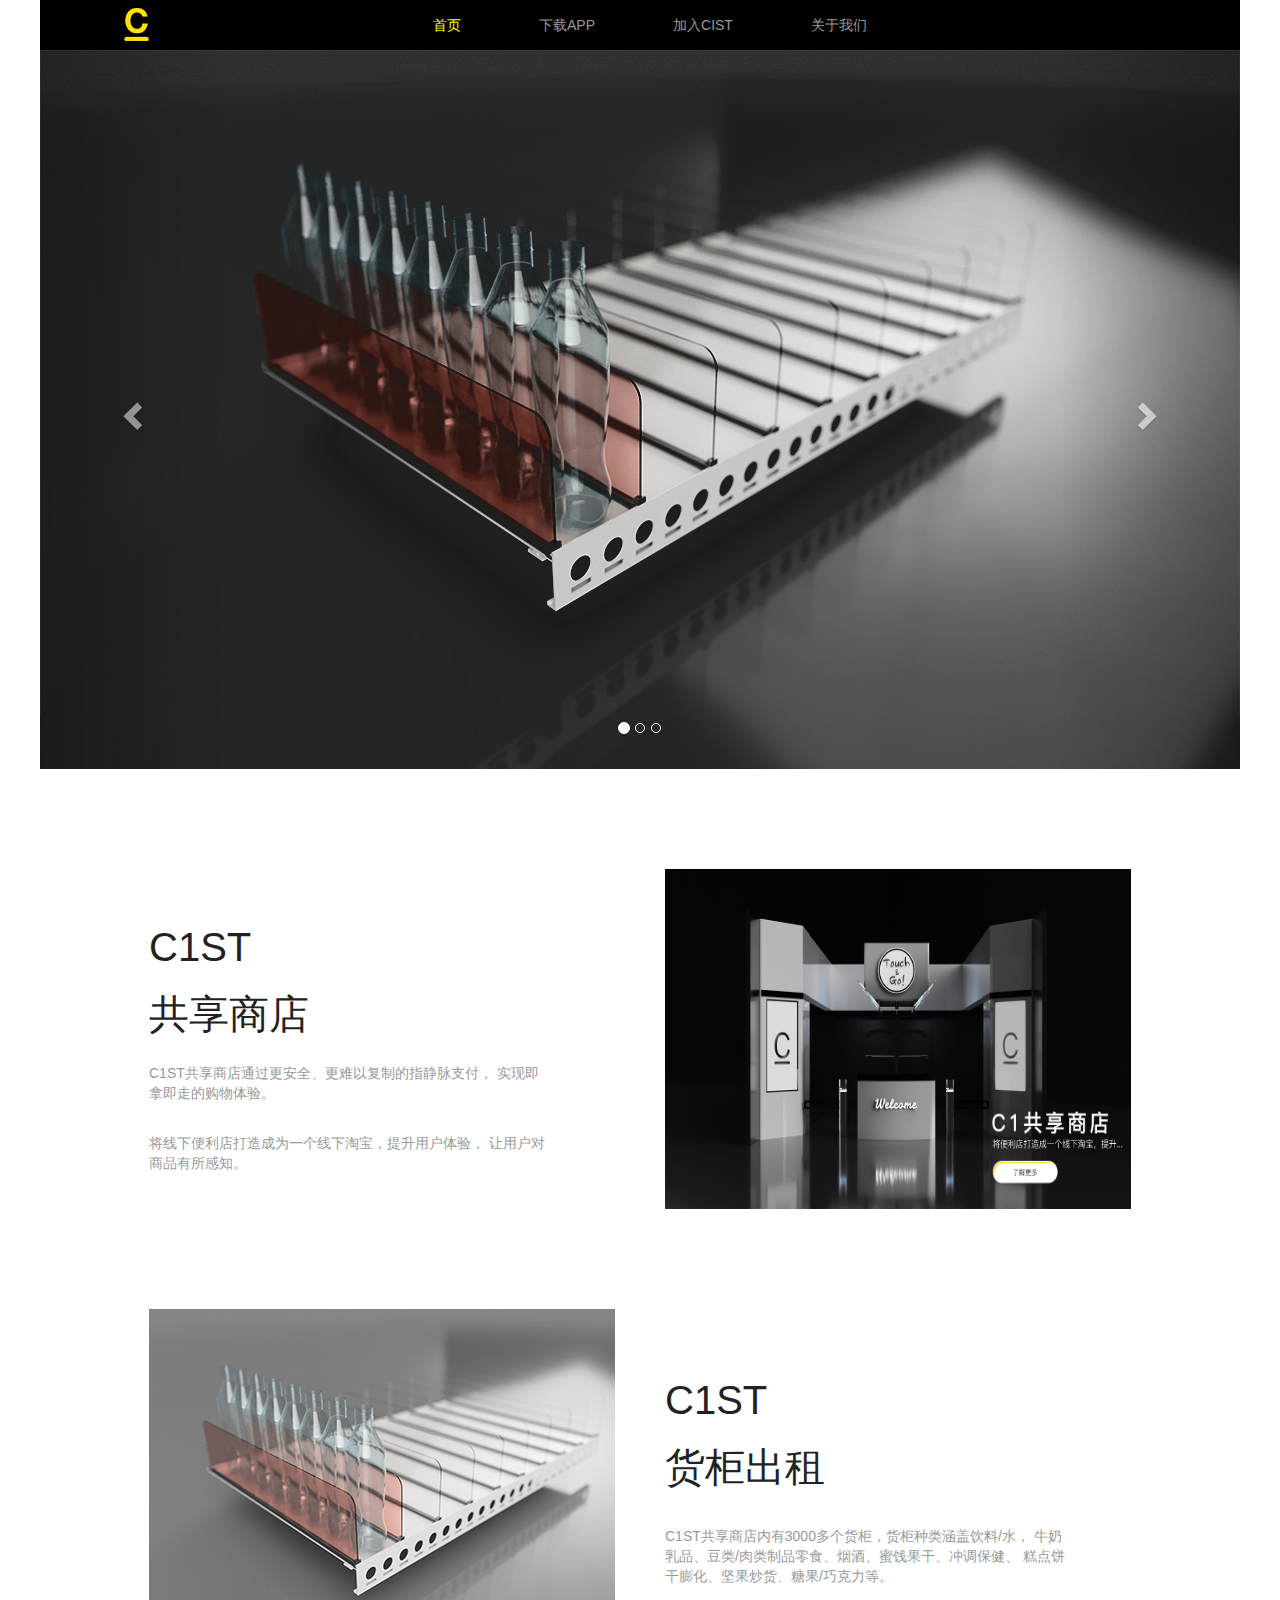
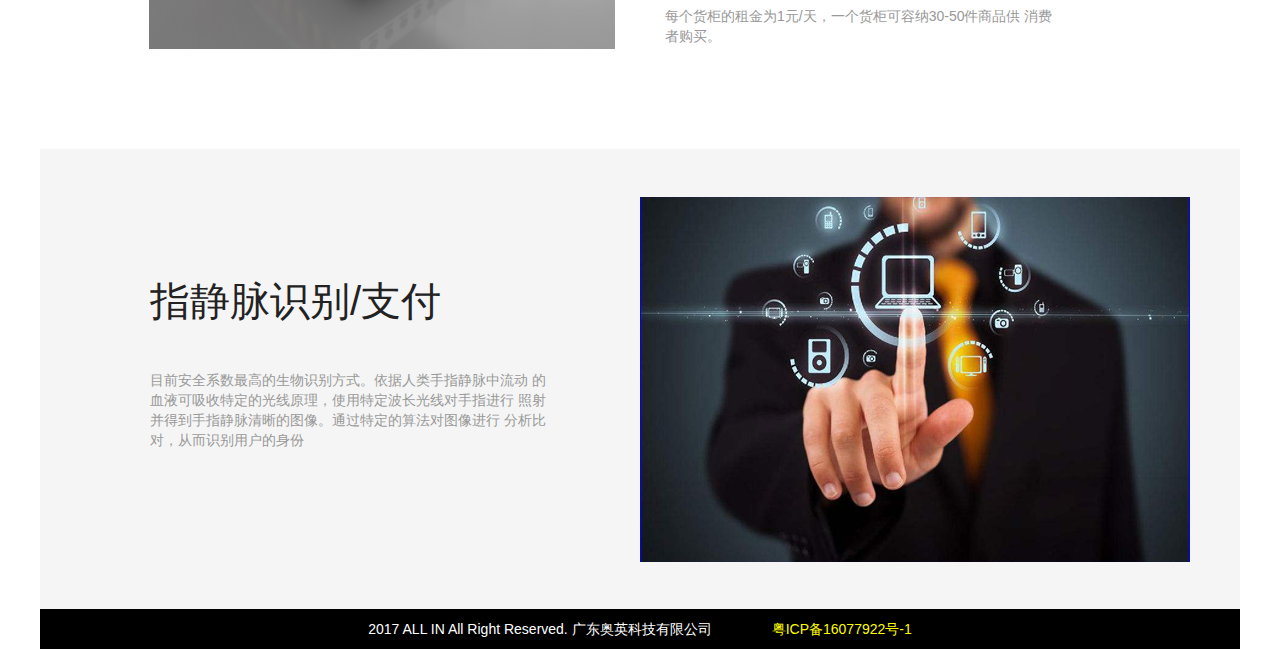
==== index.html @ 02c3704f "'3.19'" ====
<!DOCTYPE html>
<html lang="en">
<head>
    <meta charset="UTF-8">
    <meta name="viewport" content="width=device-width, initial-scale=1, maximum-scale=1, user-scalable=no">
    <title> C1ST共享商店</title>
    <script src="js/jquery-3.3.1.min.js"></script>
    <script src="js/bootstrap.min.js"></script>
    <link rel="stylesheet" href="css/bootstrap.min.css">
    <link rel="stylesheet" href="css/index.css">
</head>
<body>
<div class="main">
    <div class="header">
        <img src="images/logo.png" alt="">
        <p>首页</p>
        <p>下载APP</p>
        <p>加入CIST</p>
        <p>关于我们</p>
    </div>
    <div id="carousel-example-generic" class="carousel slide" data-ride="carousel">
      <!-- Indicators -->
      <ol class="carousel-indicators">
        <li data-target="#carousel-example-generic" data-slide-to="0" class="active"></li>
        <li data-target="#carousel-example-generic" data-slide-to="1"></li>
        <li data-target="#carousel-example-generic" data-slide-to="2"></li>
      </ol>

      <!-- Wrapper for slides -->
      <div class="carousel-inner" role="listbox">
        <div class="item active">
          <img src="images/banner1.png" class="img-responsive" alt="...">
          <div class="carousel-caption">

          </div>
        </div>
        <div class="item">
          <img src="images/banner1.png" class="img-responsive" alt="...">
          <div class="carousel-caption">
          </div>
        </div>
        <div class="item">
          <img src="images/banner1.png" class="img-responsive" alt="...">
          <div class="carousel-caption">
          </div>
        </div>
      </div>

      <!-- Controls -->
      <a class="left carousel-control" href="#carousel-example-generic" role="button" data-slide="prev">
        <span class="glyphicon glyphicon-chevron-left" aria-hidden="true"></span>
        <span class="sr-only">Previous</span>
      </a>
      <a class="right carousel-control" href="#carousel-example-generic" role="button" data-slide="next">
        <span class="glyphicon glyphicon-chevron-right" aria-hidden="true"></span>
        <span class="sr-only">Next</span>
      </a>
    </div>
    <div class="content">
        <div class="pic1">
            <p>C1ST</p>
            <p>共享商店</p>
            <p>C1ST共享商店通过更安全、更难以复制的指静脉支付，
    实现即拿即走的购物体验。</p>
            <p>将线下便利店打造成为一个线下淘宝，提升用户体验，
    让用户对商品有所感知。</p>
        </div>
        <img src="images/img4.jpg" class="pic2" alt="">
        <img src="images/img2.png" class="pic3" alt="">
        <div class="pic4">
            <p>C1ST</p>
            <p>货柜出租</p>
            <p>C1ST共享商店内有3000多个货柜，货柜种类涵盖饮料/水，
    牛奶乳品、豆类/肉类制品零食、烟酒、蜜饯果干、冲调保健、
    糕点饼干膨化、坚果炒货、糖果/巧克力等。</p>
            <p>每个货柜的租金为1元/天，一个货柜可容纳30-50件商品供
    消费者购买。</p>
        </div>
    </div>
    <div class="bottom">
        <div class="left">
            <p>指静脉识别/支付</p>
            <p>目前安全系数最高的生物识别方式。依据人类手指静脉中流动
    的血液可吸收特定的光线原理，使用特定波长光线对手指进行
    照射并得到手指静脉清晰的图像。通过特定的算法对图像进行
    分析比对，从而识别用户的身份</p>
        </div>
        <img src="images/图层2.png" class="right" alt="">
    </div>
    <div class="foot">
        <p>2017 ALL IN All Right Reserved. 广东奥英科技有限公司</p>
        <p>粤ICP备16077922号-1</p>
    </div>
</div>


<script>

</script>

</body>
</html>
---- css/index.css ----
/*
* @Author: Administrator
* @Date:   2017-12-19 15:09:33
* @Last Modified by:   Administrator
* @Last Modified time: 2018-03-19 17:07:18
*/
/*
* @Author: Administrator
* @Date:   2017-12-19 15:09:33
* @Last Modified by:   Administrator
* @Last Modified time: 2017-12-19 17:59:09
*/
*{
    margin: 0;
    padding: 0;
    border: 0;
}
p{margin-bottom: 0;}
@media (max-width:900px) {
    .main{
        width:100%;
    }
    .header{
        width:100%;
        color:#999999;
        display:-webkit-flex;
        display: flex;
        flex-direction:row;
        justify-content:space-around;
        align-items: center;
        background:#000;
        padding:10px 0;
    }
    .header img{
        display:none;
    }
    .content{
        width:100%;
        display:-webkit-flex;
        display: flex;
        flex-direction:row;
        align-items: center;
        flex-wrap: wrap ;
        justify-content: center;
    }
    .pic1{
        width:50%;
        color:#999;
        display:-webkit-flex;
        display: flex;
        flex-direction:column;

    }
    .pic1 p:nth-of-type(1){
        width:100%;
        color:#222222;

    }
    .pic1 p:nth-of-type(2){
        width:100%;
        color:#222222;

    }
    .pic1 p:nth-of-type(3){
        width:100%;
    }
    .pic1 p:nth-of-type(4){
        width:100%;
    }
    .pic2{
        width:50%;
    }
    .pic3{
        width:50%;
    }
    .pic4{
        width:50%;
    }
    .pic4 p:nth-of-type(1){
        width:100%;
        color:#222222;

    }
    .pic4 p:nth-of-type(2){
        width:100%;
        color:#222222;

    }
    .pic4 p:nth-of-type(3){
        width:100%;
        color:#999999;
    }
    .pic4 p:nth-of-type(4){
        width:100%;
        color:#999999;
    }
    .bottom{
        width:100%;
        display:-webkit-flex;
        display: flex;
        flex-direction:row;
        align-items: center;
        justify-content: center;
        background:#f5f5f5;
        padding:10px 0;
    }
    .bottom .left{
        width:50%;
        display:-webkit-flex;
        display: flex;
        flex-direction:column;
    }
    .left p:first-child{
        width:100%;
        /* width:73px; */
    }
    .left p:last-child{
        color:#999999;
        width:100%;
    }
    .bottom .right{
        width:50%;
    }
    .foot{
        width:100%;
        background:#000;

    }
    .foot p:first-child{
        color:#ffffff;
    }
    .foot p:last-child{

        color:#fffc00;

    }
}
@media screen and (min-width: 900px) {
    .main{
        width:1200px;
        margin: 0 auto;
        height: 1000px;
    }
    .header{
        width:100%;
        height:50px;
        font-size: 14px;
        color:#999999;
        display:-webkit-flex;
        display: flex;
        flex-direction:row;
        align-items: center;
        background:#000;

    }
    .header img{
        width: 34px;
        height: 34px;
        margin-left: 80px;
    }
    .header p:nth-of-type(1){
        font-size: 14px;
        margin-left: 279px;
        color:#fffc00;

    }
    .header p:nth-of-type(2){
        margin-left: 78px;

    }
    .header p:nth-of-type(3){
        margin-left: 78px;
    }
    .header p:nth-of-type(4){
        margin-left: 78px;
    }
    .content{
        width:100%;
        display:-webkit-flex;
        display: flex;
        flex-direction:row;
        align-items: center;
        flex-wrap: wrap ;
        justify-content: center;
        padding-bottom: 100px;

    }
    .pic1{
        width:466px;
        height: 340px;
        margin-top: 100px;
        font-size:14px;
        color:#999;
        display:-webkit-flex;
        display: flex;
        flex-direction:column;

    }
    .pic1 p:nth-of-type(1){
        font-size: 40px;
        margin-top: 50px;
        color:#222222;

    }
    .pic1 p:nth-of-type(2){
        font-size: 40px;
        margin-top: 10px;
        color:#222222;

    }
    .pic1 p:nth-of-type(3){
        margin-top: 20px;
        width:400px;
    }
    .pic1 p:nth-of-type(4){
        margin-top: 30px;
        width:400px;
    }
    .pic2{
        width:466px;
        height: 340px;
        background: red;
        margin-left: 50px;
        margin-top: 100px;
    }
    .pic3{
        width:466px;
        height: 340px;
        background: pink;
        margin-top: 100px;
    }
    .pic4{
        width:466px;
        height: 340px;
        margin-left: 50px;
        margin-top: 100px;
    }
    .pic4 p:nth-of-type(1){
        font-size: 40px;
        margin-top: 63px;
        color:#222222;

    }
    .pic4 p:nth-of-type(2){
        font-size: 40px;
        margin-top: 10px;
        color:#222222;

    }
    .pic4 p:nth-of-type(3){
        margin-top: 30px;
        font-size:14px;
        width:400px;
        color:#999999;
    }
    .pic4 p:nth-of-type(4){
        margin-top: 20px;
        font-size:14px;
        width:400px;
        color:#999999;
    }
    .bottom{
        width:100%;
        display:-webkit-flex;
        display: flex;
        flex-direction:row;
        align-items: center;
        justify-content: center;
        height:460px;
        background:#f5f5f5;
    }
    .bottom .left{
        width:550px;
        height:365px;
        display:-webkit-flex;
        display: flex;
        flex-direction:column;
    }
    .left p:first-child{
        font-size:40px;
        color:#222222;
        margin-top: 76px;
        margin-left: 60px;
        /* width:73px; */
    }
    .left p:last-child{
        font-size:14px;
        color:#999999;
        margin-top: 40px;
        margin-left: 60px;
        width:400px;
    }
    .bottom .right{
        width:550px;
        height:365px;
        background:blue
    }
    .foot{
        width:100%;
        height:40px;
        display:-webkit-flex;
        display: flex;
        flex-direction:row;
        align-items: center;
        justify-content: center;
        background:#000;

    }
    .foot p:first-child{
        font-size:14px;
        color:#ffffff;
    }
    .foot p:last-child{
        font-size:14px;
        color:#fffc00;
        margin-left: 60px;
    }
}
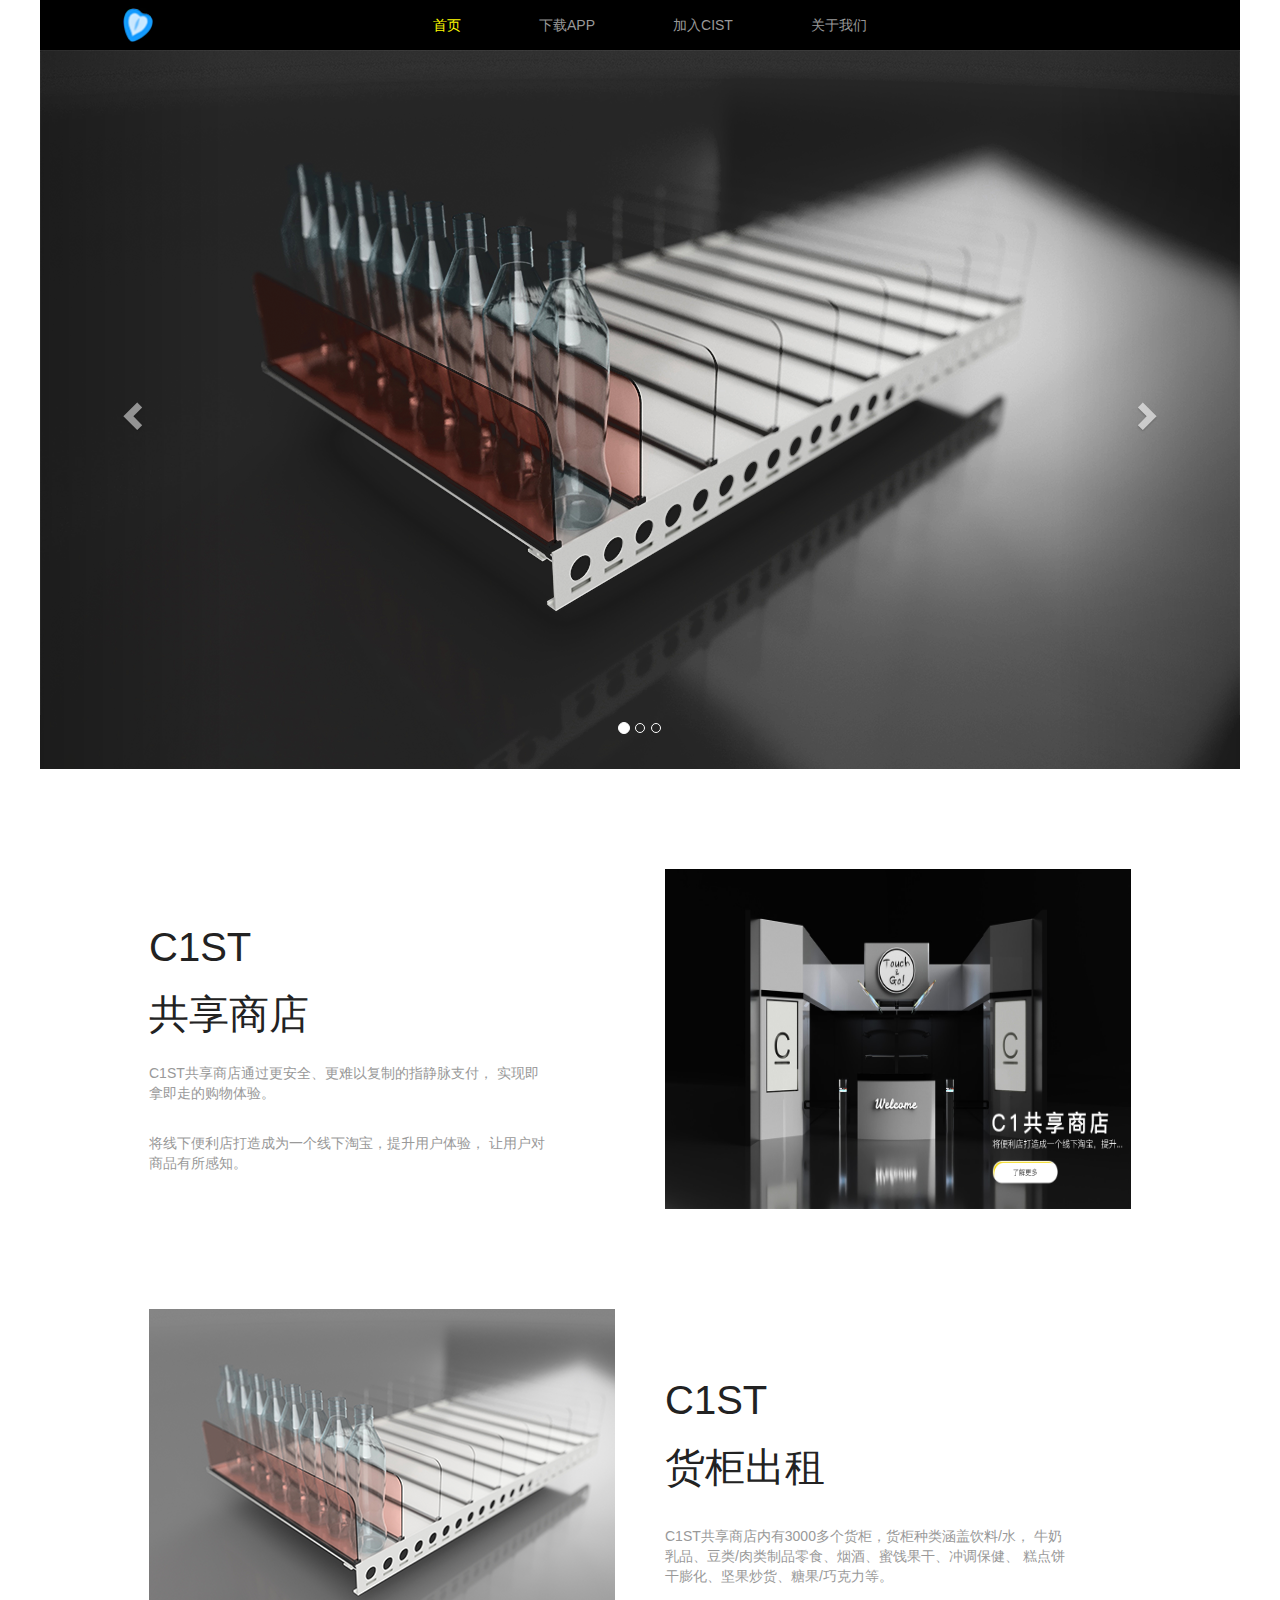
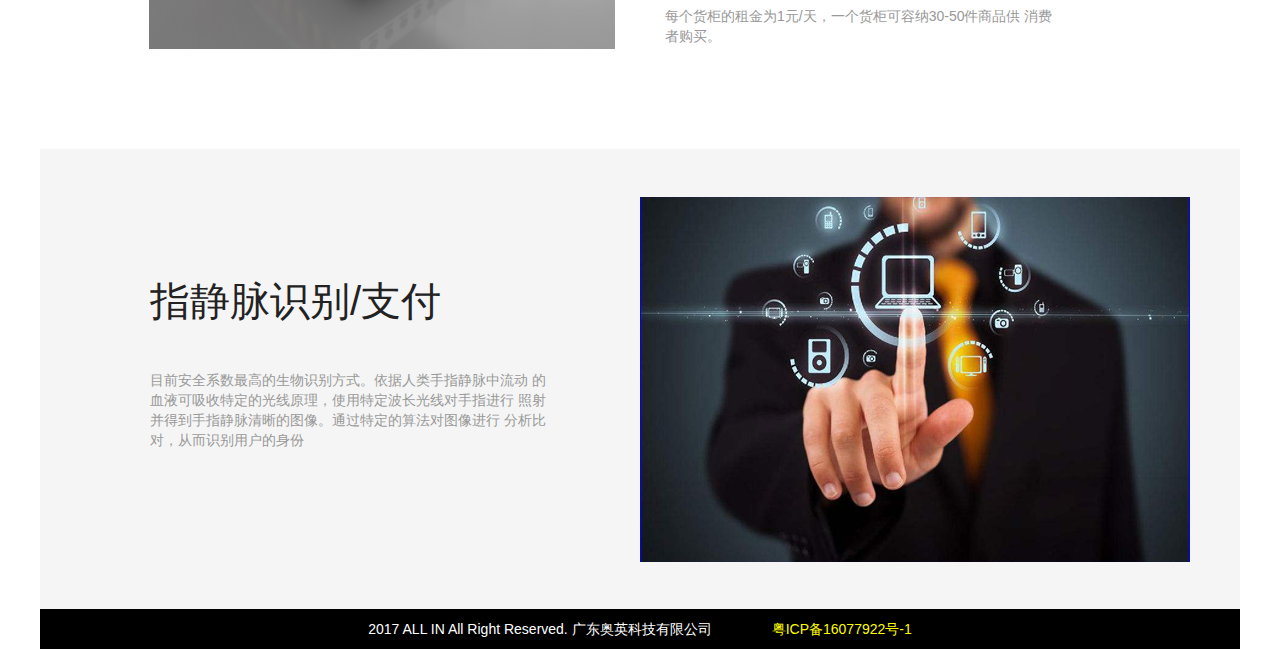
==== commit d1dbcd14: "'3.21'" ====
--- a/index.html
+++ b/index.html
@@ -14,7 +14,7 @@
     <div class="header">
         <img src="images/logo.png" alt="">
         <p>首页</p>
-        <p>下载APP</p>
+        <p onclick="load()">下载APP</p>
         <p>加入CIST</p>
         <p>关于我们</p>
     </div>
@@ -95,6 +95,9 @@
 
 
 <script>
+function load(){
+    window.location.href = 'src/load.html'
+}
 
 </script>
 
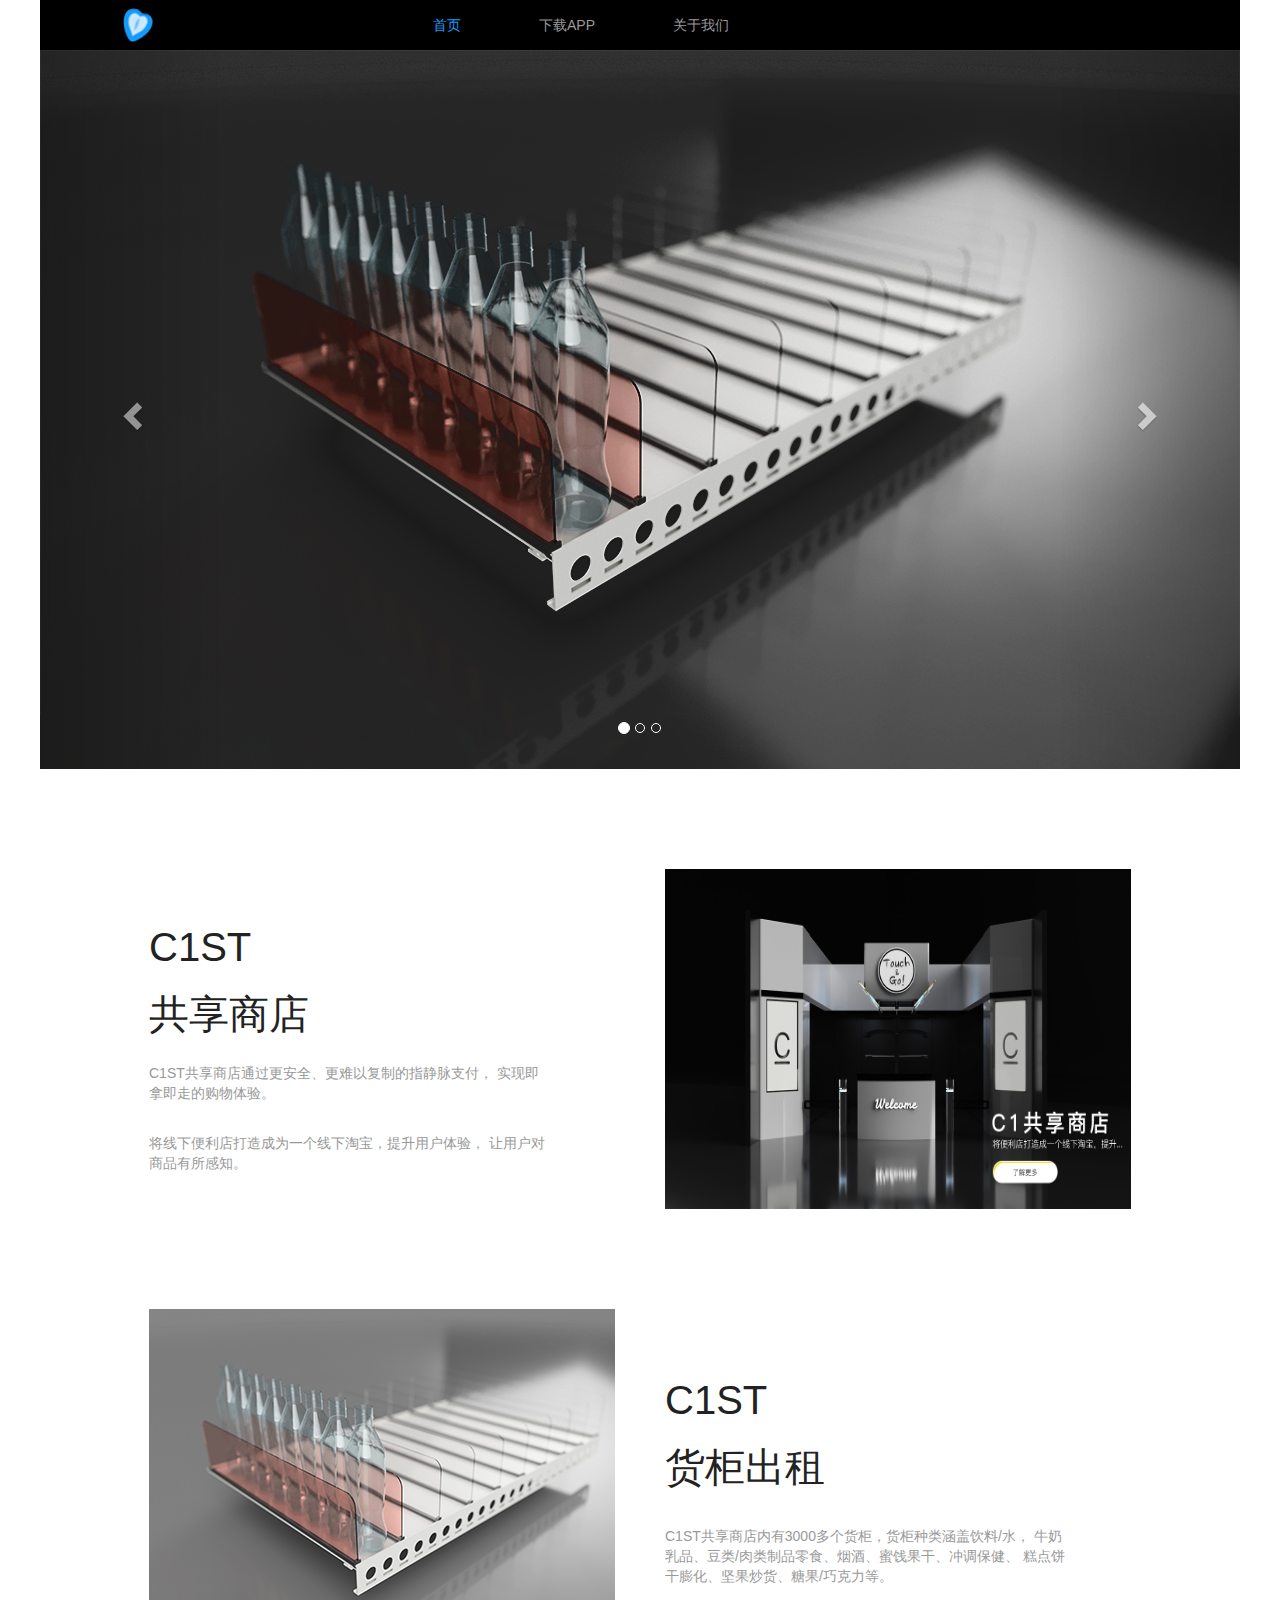
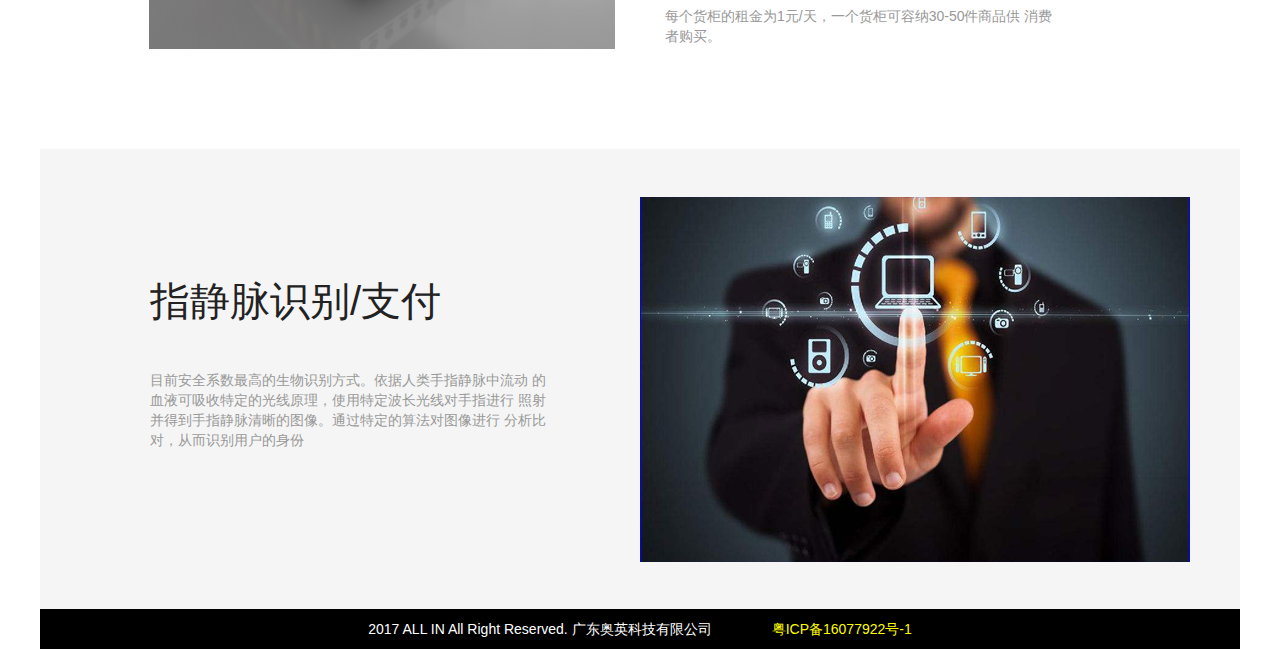
==== commit d15ad44e: "'3.22'" ====
--- a/index.html
+++ b/index.html
@@ -15,7 +15,6 @@
         <img src="images/logo.png" alt="">
         <p>首页</p>
         <p onclick="load()">下载APP</p>
-        <p>加入CIST</p>
         <p>关于我们</p>
     </div>
     <div id="carousel-example-generic" class="carousel slide" data-ride="carousel">
--- a/css/index.css
+++ b/css/index.css
@@ -2,7 +2,7 @@
 * @Author: Administrator
 * @Date:   2017-12-19 15:09:33
 * @Last Modified by:   Administrator
-* @Last Modified time: 2018-03-19 17:07:18
+* @Last Modified time: 2018-03-22 15:47:36
 */
 /*
 * @Author: Administrator
@@ -29,70 +29,82 @@
         justify-content:space-around;
         align-items: center;
         background:#000;
-        padding:10px 0;
+        /* padding:10px 0; */
     }
     .header img{
+        /* display:none; */
+    }
+    .header p:nth-of-type(1){
+        color:#179cff;
+    }
+    .content{
+        width:100%;
+        display:-webkit-flex;
+        display: flex;
+        flex-direction:row;
+        align-items: center;
+        flex-wrap: wrap ;
+        justify-content: center;
+    }
+    .pic1{
+        width:48%;
+        color:#999;
+        display:-webkit-flex;
+        display: flex;
+        flex-direction:column;
+        font-size:12px;
+        margin-top: 20px;
+    }
+    .pic1 p:nth-of-type(1){
+        width:90%;
+        color:#222222;
         display:none;
     }
-    .content{
-        width:100%;
-        display:-webkit-flex;
-        display: flex;
-        flex-direction:row;
-        align-items: center;
-        flex-wrap: wrap ;
-        justify-content: center;
-    }
-    .pic1{
-        width:50%;
-        color:#999;
-        display:-webkit-flex;
-        display: flex;
-        flex-direction:column;
-
-    }
-    .pic1 p:nth-of-type(1){
-        width:100%;
-        color:#222222;
-
-    }
     .pic1 p:nth-of-type(2){
-        width:100%;
-        color:#222222;
-
+        width:90%;
+        color:#222222;
     }
     .pic1 p:nth-of-type(3){
-        width:100%;
+        width:90%;
     }
     .pic1 p:nth-of-type(4){
-        width:100%;
+        width:90%;
     }
     .pic2{
-        width:50%;
+        width:48%;
+        margin-top: 20px;
     }
     .pic3{
-        width:50%;
+        width:48%;
+        margin-top: 20px;
     }
     .pic4{
-        width:50%;
+        width:48%;
+        font-size:12px;
+        margin-top: 20px;
     }
     .pic4 p:nth-of-type(1){
-        width:100%;
-        color:#222222;
+        width:90%;
+        color:#222222;
+        display:none;
+        margin-left: 10px;
 
     }
     .pic4 p:nth-of-type(2){
-        width:100%;
-        color:#222222;
+        width:90%;
+        color:#222222;
+        margin-left: 10px;
 
     }
     .pic4 p:nth-of-type(3){
-        width:100%;
-        color:#999999;
+        width:90%;
+        color:#999999;
+        margin-left: 10px;
     }
     .pic4 p:nth-of-type(4){
-        width:100%;
-        color:#999999;
+        width:90%;
+        color:#999999;
+        margin-left: 10px;
     }
     .bottom{
         width:100%;
@@ -103,27 +115,32 @@
         justify-content: center;
         background:#f5f5f5;
         padding:10px 0;
+        margin-top: 30px;
     }
     .bottom .left{
-        width:50%;
+        width:48%;
         display:-webkit-flex;
         display: flex;
         flex-direction:column;
+        font-size:12px;
     }
     .left p:first-child{
-        width:100%;
+        width:90%;
         /* width:73px; */
     }
     .left p:last-child{
         color:#999999;
-        width:100%;
+        width:90%;
     }
     .bottom .right{
-        width:50%;
+        width:48%;
     }
     .foot{
         width:100%;
         background:#000;
+        text-align: center;
+        font-size:12px;
+        margin-top: 30px;
 
     }
     .foot p:first-child{
@@ -131,7 +148,7 @@
     }
     .foot p:last-child{
 
-        color:#fffc00;
+        color:#179cff;
 
     }
 }
@@ -158,10 +175,13 @@
         height: 34px;
         margin-left: 80px;
     }
+    .header p{
+        cursor:pointer;
+    }
     .header p:nth-of-type(1){
         font-size: 14px;
         margin-left: 279px;
-        color:#fffc00;
+        color:#179cff;
 
     }
     .header p:nth-of-type(2){
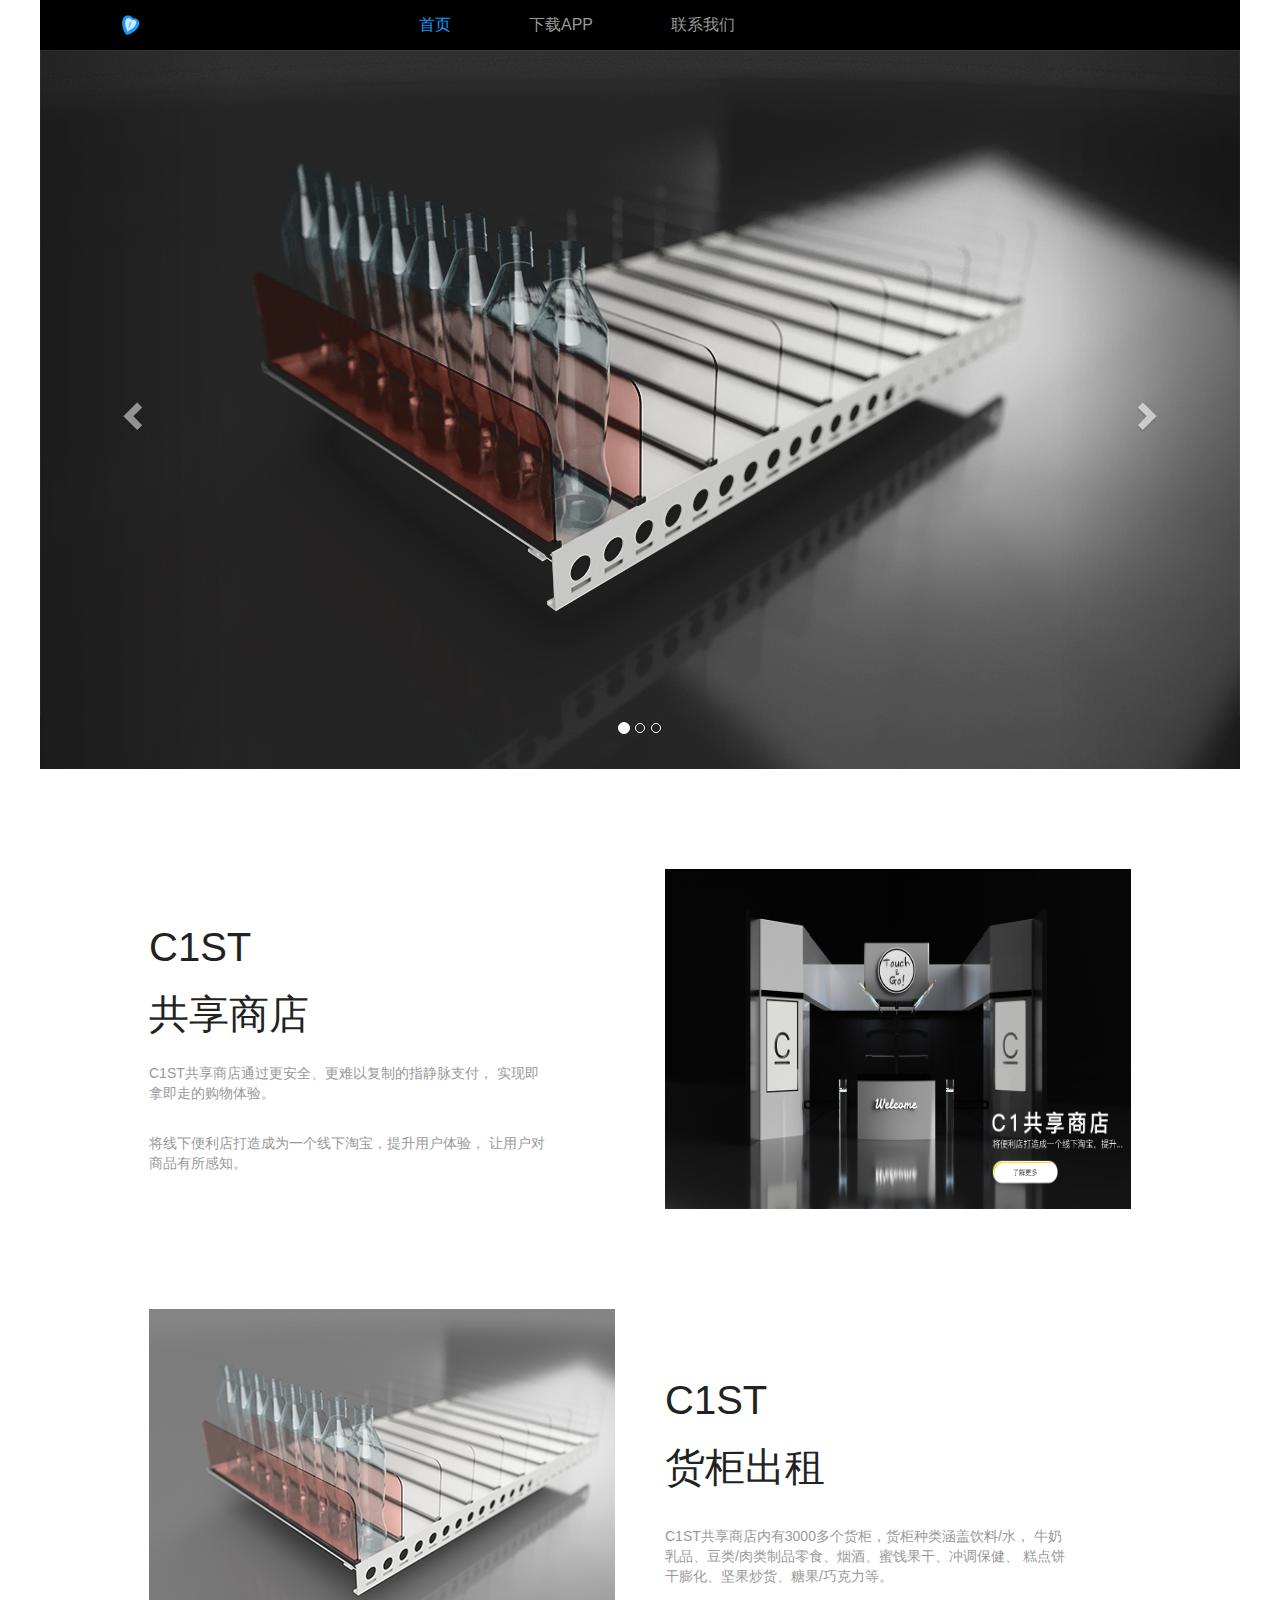
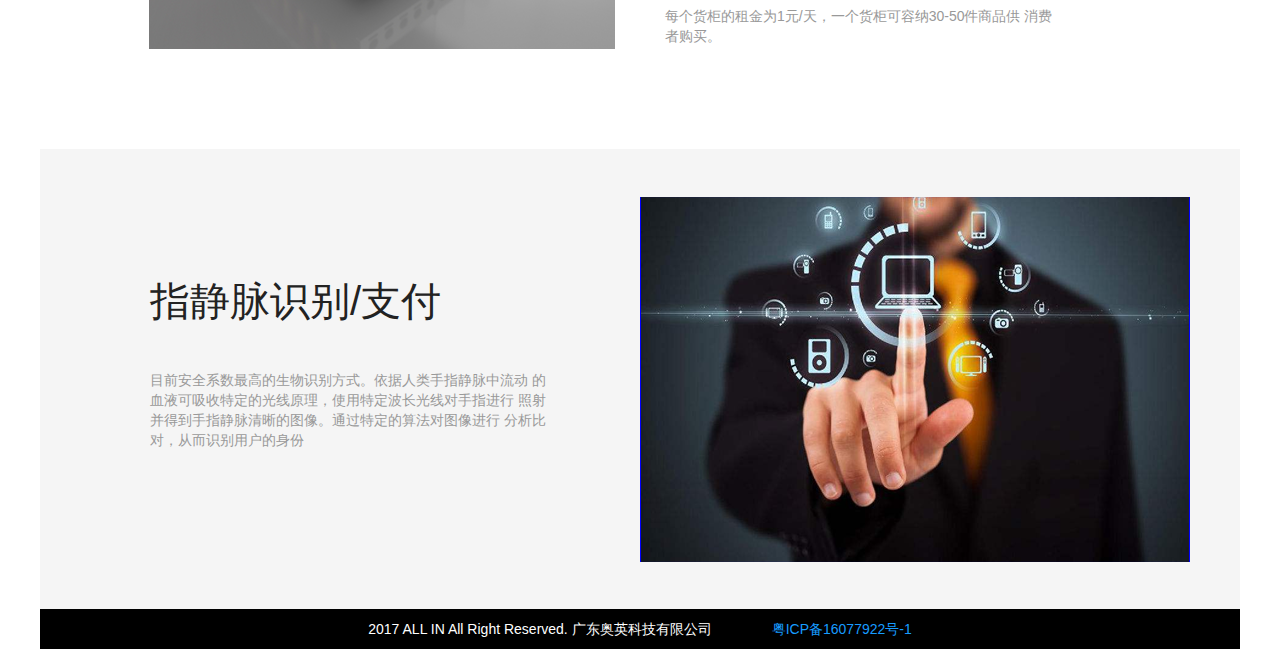
==== commit 9a0b9ff8: "'3.23'" ====
--- a/index.html
+++ b/index.html
@@ -15,7 +15,7 @@
         <img src="images/logo.png" alt="">
         <p>首页</p>
         <p onclick="load()">下载APP</p>
-        <p>关于我们</p>
+        <p onclick="address()">联系我们</p>
     </div>
     <div id="carousel-example-generic" class="carousel slide" data-ride="carousel">
       <!-- Indicators -->
@@ -97,6 +97,9 @@
 function load(){
     window.location.href = 'src/load.html'
 }
+function address(){
+    window.location.href = 'src/load.html#1F';
+}
 
 </script>
 
--- a/css/index.css
+++ b/css/index.css
@@ -2,7 +2,7 @@
 * @Author: Administrator
 * @Date:   2017-12-19 15:09:33
 * @Last Modified by:   Administrator
-* @Last Modified time: 2018-03-22 15:47:36
+* @Last Modified time: 2018-03-22 17:56:10
 */
 /*
 * @Author: Administrator
@@ -29,10 +29,11 @@
         justify-content:space-around;
         align-items: center;
         background:#000;
-        /* padding:10px 0; */
+        padding:6px 0;
     }
     .header img{
         /* display:none; */
+        height:20px;
     }
     .header p:nth-of-type(1){
         color:#179cff;
@@ -42,7 +43,7 @@
         display:-webkit-flex;
         display: flex;
         flex-direction:row;
-        align-items: center;
+        align-items: flex-start;
         flex-wrap: wrap ;
         justify-content: center;
     }
@@ -63,6 +64,8 @@
     .pic1 p:nth-of-type(2){
         width:90%;
         color:#222222;
+        font-size:16px;
+        font-weight: bold;
     }
     .pic1 p:nth-of-type(3){
         width:90%;
@@ -76,12 +79,12 @@
     }
     .pic3{
         width:48%;
-        margin-top: 20px;
+        margin-top: 40px;
     }
     .pic4{
         width:48%;
         font-size:12px;
-        margin-top: 20px;
+        margin-top: 40px;
     }
     .pic4 p:nth-of-type(1){
         width:90%;
@@ -94,6 +97,8 @@
         width:90%;
         color:#222222;
         margin-left: 10px;
+        font-size:16px;
+        font-weight: bold;
 
     }
     .pic4 p:nth-of-type(3){
@@ -126,6 +131,8 @@
     }
     .left p:first-child{
         width:90%;
+        font-size:16px;
+        font-weight: bold;
         /* width:73px; */
     }
     .left p:last-child{
@@ -161,7 +168,7 @@
     .header{
         width:100%;
         height:50px;
-        font-size: 14px;
+        font-size: 16px;
         color:#999999;
         display:-webkit-flex;
         display: flex;
@@ -171,15 +178,15 @@
 
     }
     .header img{
-        width: 34px;
-        height: 34px;
+        width: 20px;
+        height: 20px;
         margin-left: 80px;
     }
     .header p{
         cursor:pointer;
     }
     .header p:nth-of-type(1){
-        font-size: 14px;
+        font-size: 16px;
         margin-left: 279px;
         color:#179cff;
 
@@ -332,7 +339,7 @@
     }
     .foot p:last-child{
         font-size:14px;
-        color:#fffc00;
+        color:#179cff;
         margin-left: 60px;
     }
 }
